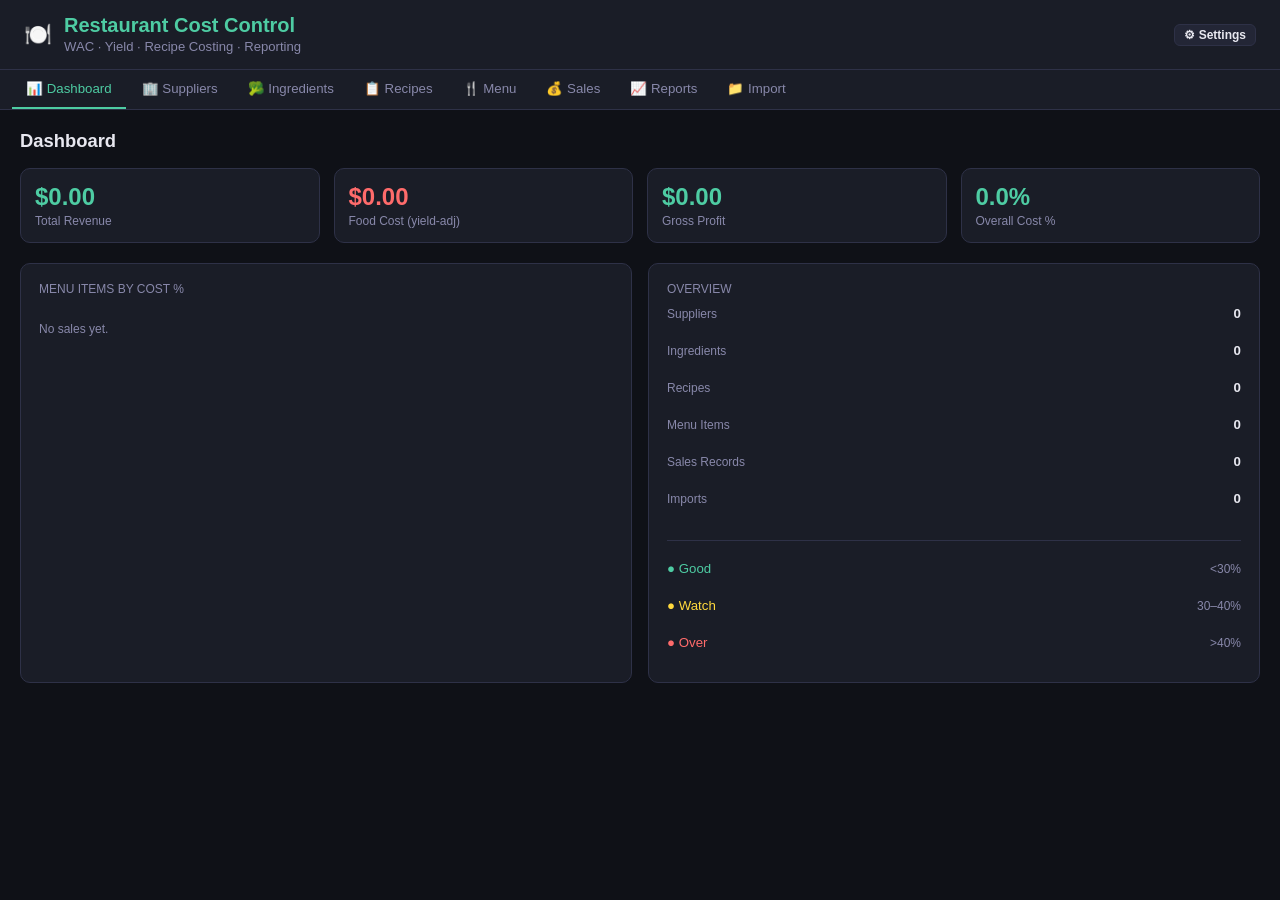
==== index.html @ 6e3c0c00 "Initial commit" ====
<!DOCTYPE html>
<html lang="en">
<head>
  <meta charset="UTF-8">
  <meta name="viewport" content="width=device-width, initial-scale=1.0">
  <title>Restaurant Cost Control</title>
  <link rel="stylesheet" href="css/style.css">
</head>
<body>

<header>
  <span style="font-size:1.4rem">🍽️</span>
  <div><h1>Restaurant Cost Control</h1><span>WAC · Yield · Recipe Costing · Reporting</span></div>
  <div style="margin-left:auto">
    <button class="btn btn-ghost btn-sm" onclick="openSettingsModal()" title="Settings">⚙ Settings</button>
  </div>
</header>

<nav>
  <button class="active" onclick="goPage('dashboard',this)">📊 Dashboard</button>
  <button onclick="goPage('suppliers',this)">🏢 Suppliers</button>
  <button onclick="goPage('ingredients',this)">🥦 Ingredients</button>
  <button onclick="goPage('recipes',this)">📋 Recipes</button>
  <button onclick="goPage('menu',this)">🍴 Menu</button>
  <button onclick="goPage('sales',this)">💰 Sales</button>
  <button onclick="goPage('reports',this)">📈 Reports</button>
  <button onclick="goPage('import',this)">📁 Import</button>
</nav>

<main>

  <!-- DASHBOARD -->
  <div id="page-dashboard" class="page active">
    <h2>Dashboard</h2>
    <div class="stat-grid" id="dash-stats"></div>
    <div style="display:grid;grid-template-columns:1fr 1fr;gap:16px">
      <div class="card"><div class="muted" style="margin-bottom:10px">MENU ITEMS BY COST %</div><div id="dash-items"></div></div>
      <div class="card"><div class="muted" style="margin-bottom:10px">OVERVIEW</div><div id="dash-overview"></div></div>
    </div>
  </div>

  <!-- SUPPLIERS -->
  <div id="page-suppliers" class="page">
    <div class="fb"><h2>Suppliers</h2><button class="btn btn-primary" onclick="openSupModal()">+ Add Supplier</button></div>
    <div class="card" style="padding:0;overflow:hidden">
      <table><thead><tr><th>Name</th><th>Contact</th><th>Phone</th><th>Email</th><th>Notes</th><th></th></tr></thead>
      <tbody id="sup-table"></tbody></table>
    </div>
  </div>

  <!-- INGREDIENTS -->
  <div id="page-ingredients" class="page">
    <div class="fb"><h2>Ingredients <span class="wac-badge">WAC</span></h2><button class="btn btn-primary" onclick="openIngModal()">+ Add Ingredient</button></div>
    <div class="search-wrap"><input id="ing-search" placeholder="Search…" oninput="renderIngredients()"></div>
    <div class="card" style="padding:0;overflow:hidden">
      <table><thead><tr><th>Name</th><th>Category</th><th>Yield %</th><th>WAC/RU</th><th>Effective Cost/RU</th><th>Recipe Unit</th><th>Purchases</th><th></th></tr></thead>
      <tbody id="ing-table"></tbody></table>
    </div>
  </div>

  <!-- RECIPES -->
  <div id="page-recipes" class="page">
    <div class="fb"><h2>Recipes</h2><button class="btn btn-primary" onclick="openRecipeModal()">+ New Recipe</button></div>
    <div class="card" style="padding:0;overflow:hidden">
      <table><thead><tr><th>Name</th><th>Type</th><th>Lines</th><th>Raw WAC Cost</th><th>Yield-adj Cost</th><th></th></tr></thead>
      <tbody id="recipe-table"></tbody></table>
    </div>
  </div>

  <!-- MENU -->
  <div id="page-menu" class="page">
    <div class="fb"><h2>Menu Items</h2><button class="btn btn-primary" onclick="openMenuModal()">+ Add Item</button></div>
    <div class="card" style="padding:0;overflow:hidden">
      <table><thead><tr><th>Item</th><th>Recipe</th><th>Sell $</th><th>Food Cost</th><th>Cost %</th><th>Gross Profit</th><th></th></tr></thead>
      <tbody id="menu-table"></tbody></table>
    </div>
  </div>

  <!-- SALES -->
  <div id="page-sales" class="page">
    <div class="fb"><h2>Sales</h2>
      <div class="flex">
        <button class="btn btn-ghost" onclick="exportSalesCSV()">⬇ Export CSV</button>
        <button class="btn btn-primary" onclick="openSalesModal()">+ Record Sale</button>
      </div>
    </div>
    <div class="card" style="padding:0;overflow:hidden">
      <table><thead><tr><th>Date</th><th>Item</th><th>Qty</th><th>Revenue</th><th>Cost (snap)</th><th>Cost %</th><th>Profit</th><th></th></tr></thead>
      <tbody id="sales-table"></tbody></table>
    </div>
  </div>

  <!-- REPORTS -->
  <div id="page-reports" class="page">
    <h2>Reports</h2>
    <div class="card">
      <div class="flex" style="gap:12px;flex-wrap:wrap;margin-bottom:14px">
        <div class="rpt-tabs">
          <button class="rpt-tab active" onclick="setRptPeriod('day',this)">Daily</button>
          <button class="rpt-tab" onclick="setRptPeriod('month',this)">Monthly</button>
          <button class="rpt-tab" onclick="setRptPeriod('year',this)">Yearly</button>
          <button class="rpt-tab" onclick="setRptPeriod('range',this)">Custom</button>
        </div>
        <div id="rpt-date-inputs" class="flex"></div>
      </div>
      <div class="stat-grid" id="rpt-stats"></div>
      <div style="display:grid;grid-template-columns:1fr 1fr;gap:14px">
        <div>
          <div class="muted" style="margin-bottom:8px">SALES BREAKDOWN</div>
          <div class="card" style="padding:0;overflow:hidden">
            <table><thead><tr><th>Item</th><th>Qty</th><th>Revenue</th><th>Cost</th><th>Cost %</th><th>Profit</th></tr></thead>
            <tbody id="rpt-sales-table"></tbody></table>
          </div>
        </div>
        <div>
          <div class="muted" style="margin-bottom:8px">PURCHASES (from imports)</div>
          <div class="card" style="padding:0;overflow:hidden">
            <table><thead><tr><th>Date</th><th>Supplier</th><th>Items</th><th>Total $</th></tr></thead>
            <tbody id="rpt-po-table"></tbody></table>
          </div>
        </div>
      </div>
    </div>
  </div>

  <!-- IMPORT -->
  <div id="page-import" class="page">
    <h2>AI Import</h2>
    <div style="display:grid;grid-template-columns:1fr 1fr;gap:16px;margin-bottom:16px">
      <div class="card">
        <div class="muted" style="margin-bottom:8px">SUPPLIER INVOICE → INGREDIENTS</div>
        <div class="upload-zone" onclick="document.getElementById('inv-file').click()">
          <input type="file" id="inv-file" accept=".pdf,.csv" onchange="startInvoiceImport(this)">
          <div style="font-size:1.8rem">📄</div>
          <p style="color:var(--muted);font-size:.82rem;margin-top:6px">Upload PDF or CSV</p>
        </div>
      </div>
      <div class="card">
        <div class="muted" style="margin-bottom:8px">SQUARE SALES EXPORT</div>
        <div class="upload-zone" onclick="document.getElementById('sales-file').click()">
          <input type="file" id="sales-file" accept=".pdf,.csv" onchange="startSalesImport(this)">
          <div style="font-size:1.8rem">💳</div>
          <p style="color:var(--muted);font-size:.82rem;margin-top:6px">Upload PDF or CSV</p>
        </div>
      </div>
    </div>
    <div class="fb"><div class="muted">IMPORT HISTORY</div><button class="btn btn-ghost btn-sm" onclick="renderImportLog()">↻ Refresh</button></div>
    <div class="card" style="padding:0;overflow:hidden">
      <table><thead><tr><th>Date</th><th>Supplier</th><th>Filename</th><th>Type</th><th>Matched</th><th>Total $</th><th>Status</th><th></th></tr></thead>
      <tbody id="import-log-table"></tbody></table>
    </div>
  </div>

</main>

<!-- ═══════════════════ MODALS ═══════════════════ -->

<!-- Supplier -->
<div class="modal-overlay" id="modal-sup">
  <div class="modal" style="max-width:560px">
    <h3 id="sup-modal-title">Add Supplier</h3>
    <div class="form-row c2">
      <div><label>Name *</label><input id="sup-name"></div>
      <div><label>Contact Person</label><input id="sup-contact"></div>
    </div>
    <div class="form-row c2">
      <div><label>Phone</label><input id="sup-phone"></div>
      <div><label>Email</label><input id="sup-email"></div>
    </div>
    <div><label>Address / Notes</label><textarea id="sup-notes" rows="2"></textarea></div>
    <div class="modal-footer">
      <button class="btn btn-ghost" onclick="closeModal('modal-sup')">Cancel</button>
      <button class="btn btn-primary" onclick="saveSupplier()">Save</button>
    </div>
  </div>
</div>

<!-- Ingredient -->
<div class="modal-overlay" id="modal-ing">
  <div class="modal" style="max-width:620px">
    <h3 id="ing-modal-title">Add Ingredient</h3>
    <div class="form-row c3">
      <div><label>Name *</label><input id="ing-name" placeholder="e.g. Ham"></div>
      <div><label>Category</label><input id="ing-cat" placeholder="e.g. Meat"></div>
      <div><label>Default Supplier</label><select id="ing-sup"></select></div>
    </div>
    <div class="form-row c3">
      <div><label>Recipe Base Unit</label>
        <select id="ing-ru"><option value="g">g</option><option value="ml">ml</option><option value="each">each</option></select>
      </div>
      <div><label>Yield % <span class="muted">(usable portion)</span></label>
        <input id="ing-yield" type="number" min="1" max="100" value="100" oninput="calcIngWAC()">
      </div>
      <div></div>
    </div>
    <hr class="divider">
    <p style="font-size:.76rem;color:var(--accent2);margin-bottom:8px">📦 First purchase (sets initial WAC) — optional</p>
    <div class="form-row c3">
      <div><label>Buy Unit</label>
        <select id="ing-buy-unit" onchange="calcIngWAC()">
          <option>carton</option><option>case</option><option>bag</option><option>box</option>
          <option selected>each</option><option>dozen</option><option>kg</option><option>L</option>
          <option>lb</option><option>g</option><option>ml</option>
        </select>
      </div>
      <div><label>Qty</label><input id="ing-buy-qty" type="number" step="0.01" value="1" oninput="calcIngWAC()"></div>
      <div><label>Total Invoice Price ($)</label><input id="ing-buy-price" type="number" step="0.01" oninput="calcIngWAC()"></div>
    </div>
    <div class="form-row c3">
      <div><label>Pack Count</label><input id="ing-pack-count" type="number" placeholder="e.g. 6" oninput="calcIngWAC()"></div>
      <div><label>Pack Size</label><input id="ing-pack-size" type="number" step="0.001" oninput="calcIngWAC()"></div>
      <div><label>Pack Unit</label>
        <select id="ing-pack-unit" onchange="calcIngWAC()">
          <option value="g">g</option><option value="ml">ml</option><option value="kg">kg</option><option value="L">L</option>
        </select>
      </div>
    </div>
    <div id="ing-wac-preview" class="cb" style="display:none"></div>
    <div class="modal-footer">
      <button class="btn btn-ghost" onclick="closeModal('modal-ing')">Cancel</button>
      <button class="btn btn-primary" onclick="saveIngredient()">Save</button>
    </div>
  </div>
</div>

<!-- Ingredient Detail -->
<div class="modal-overlay" id="modal-ing-detail">
  <div class="modal" style="max-width:820px">
    <h3 id="ing-detail-title">Ingredient Detail</h3>
    <div id="ing-detail-top"></div>
    <div class="form-row c2" style="margin-top:10px">
      <div><label>Yield % (edit)</label><input id="detail-yield" type="number" min="1" max="100" oninput="previewYield()"></div>
      <div style="display:flex;align-items:flex-end"><button class="btn btn-ghost btn-sm" onclick="saveYield()">Update Yield</button></div>
    </div>
    <div id="detail-yield-preview" class="cb" style="display:none;margin-bottom:8px"></div>
    <hr class="divider">
    <div class="muted" style="margin-bottom:8px">PURCHASE HISTORY</div>
    <div id="ing-purchases" style="overflow-x:auto;max-height:260px;overflow-y:auto"></div>
    <hr class="divider">
    <p style="font-size:.76rem;color:var(--accent2);margin-bottom:8px">+ Add New Purchase</p>
    <div class="form-row c4">
      <div><label>Date</label><input id="pur-date" type="date"></div>
      <div><label>Supplier</label><select id="pur-sup"></select></div>
      <div><label>Buy Unit</label>
        <select id="pur-buy-unit" onchange="calcPurWAC()">
          <option>carton</option><option>case</option><option>bag</option><option>box</option>
          <option>each</option><option>dozen</option><option>kg</option><option>L</option>
          <option>lb</option><option>g</option><option>ml</option>
        </select>
      </div>
      <div><label>Qty</label><input id="pur-qty" type="number" step="0.01" value="1" oninput="calcPurWAC()"></div>
    </div>
    <div class="form-row c4">
      <div><label>Pack Count</label><input id="pur-pack-count" type="number" placeholder="—" oninput="calcPurWAC()"></div>
      <div><label>Pack Size</label><input id="pur-pack-size" type="number" step="0.001" placeholder="—" oninput="calcPurWAC()"></div>
      <div><label>Pack Unit</label>
        <select id="pur-pack-unit" onchange="calcPurWAC()">
          <option value="g">g</option><option value="ml">ml</option><option value="kg">kg</option><option value="L">L</option>
        </select>
      </div>
      <div><label>Total Price ($)</label><input id="pur-price" type="number" step="0.01" oninput="calcPurWAC()"></div>
    </div>
    <div id="pur-wac-preview" class="cb" style="display:none"></div>
    <div class="modal-footer">
      <button class="btn btn-ghost" onclick="closeModal('modal-ing-detail')">Close</button>
      <button class="btn btn-primary" onclick="addPurchase()">Add Purchase & Update WAC</button>
    </div>
  </div>
</div>

<!-- Recipe -->
<div class="modal-overlay" id="modal-recipe">
  <div class="modal" style="max-width:820px">
    <h3 id="recipe-modal-title">Create Recipe</h3>
    <div class="form-row c3">
      <div style="grid-column:span 2"><label>Name *</label><input id="recipe-name"></div>
      <div><label>Type</label>
        <select id="recipe-type">
          <option value="base">Sub-recipe / Base</option>
          <option value="menu">Menu Recipe</option>
        </select>
      </div>
    </div>
    <div><label>Yield description</label><input id="recipe-yield" placeholder="e.g. Makes 4 portions"></div>
    <div style="margin-top:14px">
      <div class="fb" style="margin-bottom:6px">
        <div class="muted">LINES (qty in recipe units)</div>
        <button class="btn btn-ghost btn-sm" onclick="addRL()">+ Add Line</button>
      </div>
      <div id="recipe-lines"></div>
    </div>
    <div class="cb" id="recipe-cost-preview" style="margin-top:10px"></div>
    <div class="modal-footer">
      <button class="btn btn-ghost" onclick="closeModal('modal-recipe')">Cancel</button>
      <button class="btn btn-primary" onclick="saveRecipe()">Save</button>
    </div>
  </div>
</div>

<!-- Menu -->
<div class="modal-overlay" id="modal-menu">
  <div class="modal" style="max-width:560px">
    <h3 id="menu-modal-title">Add Menu Item</h3>
    <div class="form-row c2">
      <div><label>Name *</label><input id="menu-name"></div>
      <div><label>Category</label><input id="menu-cat"></div>
    </div>
    <div class="form-row c2">
      <div><label>Linked Recipe *</label>
        <select id="menu-recipe" onchange="updateMenuPreview()"><option value="">— Select —</option></select>
      </div>
      <div><label>Sell Price ($) *</label><input id="menu-price" type="number" step="0.01" oninput="updateMenuPreview()"></div>
    </div>
    <div id="menu-preview" class="cb" style="display:none"></div>
    <div class="modal-footer">
      <button class="btn btn-ghost" onclick="closeModal('modal-menu')">Cancel</button>
      <button class="btn btn-primary" onclick="saveMenuItem()">Save</button>
    </div>
  </div>
</div>

<!-- Sales -->
<div class="modal-overlay" id="modal-sales">
  <div class="modal" style="max-width:520px">
    <h3>Record Sale</h3>
    <div class="form-row c2">
      <div><label>Date</label><input id="sales-date" type="date"></div>
      <div><label>Menu Item</label>
        <select id="sales-item" onchange="updateSalesPreview()"><option value="">— Select —</option></select>
      </div>
    </div>
    <div class="form-row c2">
      <div><label>Qty Sold</label><input id="sales-qty" type="number" min="1" oninput="updateSalesPreview()"></div>
      <div><label>Revenue override ($) <span class="muted">optional</span></label>
        <input id="sales-rev" type="number" step="0.01" oninput="updateSalesPreview()">
      </div>
    </div>
    <div id="sales-preview" class="cb" style="display:none"></div>
    <div class="modal-footer">
      <button class="btn btn-ghost" onclick="closeModal('modal-sales')">Cancel</button>
      <button class="btn btn-primary" onclick="saveSale()">Save & Snapshot Cost</button>
    </div>
  </div>
</div>

<!-- Invoice Wizard -->
<div class="modal-overlay" id="modal-invoice-wizard">
  <div class="modal" style="max-width:980px">
    <h3 id="wizard-title">Invoice Import</h3>
    <div class="step-indicator" id="wizard-steps">
      <div class="step active" id="ws1">1. Select Supplier</div>
      <div class="step" id="ws2">2. AI Extraction</div>
      <div class="step" id="ws3">3. Review & Match</div>
      <div class="step" id="ws4">4. Confirm & Import</div>
    </div>
    <div id="wizard-content"></div>
    <div class="modal-footer" id="wizard-footer"></div>
  </div>
</div>

<!-- Sales AI -->
<div class="modal-overlay" id="modal-sales-ai">
  <div class="modal" style="max-width:680px">
    <h3>Review Square Sales Import</h3>
    <div id="sales-ai-status" class="ai-box ai-thinking" style="display:none"></div>
    <div id="sales-ai-content"></div>
    <div class="modal-footer">
      <button class="btn btn-ghost" onclick="closeModal('modal-sales-ai')">Cancel</button>
      <button class="btn btn-success" id="sales-ai-approve" onclick="approveSalesImport()" style="display:none">✓ Approve & Import</button>
    </div>
  </div>
</div>

<div id="toast"></div>

<!-- Settings -->
<div class="modal-overlay" id="modal-settings">
  <div class="modal" style="max-width:480px">
    <h3>⚙ Settings</h3>

    <div style="margin-bottom:16px">
      <label>Anthropic API Key <span class="muted">(for AI Invoice scanning)</span></label>
      <input id="settings-api-key" type="password" placeholder="sk-ant-…" autocomplete="off">
      <div class="muted" style="margin-top:4px">Stored locally in your browser only. Never shared.</div>
    </div>

    <hr class="divider">

    <div style="margin-bottom:16px">
      <label>Delivery Platform Commission Rate <span class="muted">(%)</span></label>
      <div style="display:grid;grid-template-columns:1fr 1fr;gap:10px;margin-top:6px">
        <div>
          <input id="settings-commission" type="number" min="0" max="100" step="0.1" placeholder="e.g. 37">
          <div class="muted" style="margin-top:4px">Applied to all Doshii channel sales</div>
        </div>
        <div>
          <label>Delivery Channel Name</label>
          <input id="settings-channel" placeholder="e.g. Doshii">
          <div class="muted" style="margin-top:4px">Must match the Channel column in Square CSV</div>
        </div>
      </div>
    </div>

    <hr class="divider">

    <div style="margin-bottom:14px">
      <label>Data Management</label>
      <div class="flex" style="gap:8px;margin-top:6px">
        <button class="btn btn-ghost btn-sm" onclick="exportData()">⬇ Export Backup</button>
        <label class="btn btn-ghost btn-sm" style="cursor:pointer">⬆ Import Backup
          <input type="file" accept=".json" style="display:none" onchange="importData(this)">
        </label>
      </div>
    </div>

    <div class="modal-footer">
      <button class="btn btn-ghost" onclick="closeModal('modal-settings')">Cancel</button>
      <button class="btn btn-primary" onclick="saveSettings()">Save</button>
    </div>
  </div>
</div>

<!-- Scripts: db first, then modules, then app (which calls init) -->
<script src="data/db.js"></script>
<script src="js/ingredients.js"></script>
<script src="js/recipes.js"></script>
<script src="js/sales.js"></script>
<script src="js/reports.js"></script>
<script src="js/import.js"></script>
<script src="js/app.js"></script>

</body>
</html>
---- css/style.css ----
*{box-sizing:border-box;margin:0;padding:0}
:root{--bg:#0f1117;--surface:#1a1d27;--surface2:#232636;--border:#2e3147;--accent:#6c63ff;--accent2:#4ecca3;--danger:#ff6b6b;--warn:#ffd93d;--text:#e8e8f0;--muted:#8888aa;--obs:#555570}
body{background:var(--bg);color:var(--text);font-family:'Segoe UI',sans-serif;min-height:100vh}
header{background:var(--surface);border-bottom:1px solid var(--border);padding:14px 24px;display:flex;align-items:center;gap:12px}
header h1{font-size:1.25rem;font-weight:700;color:var(--accent2)}
header span{color:var(--muted);font-size:.82rem}
nav{background:var(--surface);border-bottom:1px solid var(--border);display:flex;gap:2px;padding:0 12px;overflow-x:auto}
nav button{background:none;border:none;color:var(--muted);padding:11px 14px;cursor:pointer;font-size:.83rem;border-bottom:2px solid transparent;white-space:nowrap;transition:.2s}
nav button.active{color:var(--accent2);border-bottom-color:var(--accent2)}
nav button:hover:not(.active){color:var(--text)}
main{padding:20px;max-width:1300px;margin:0 auto}
.page{display:none}.page.active{display:block}
h2{font-size:1.15rem;margin-bottom:16px}
.card{background:var(--surface);border:1px solid var(--border);border-radius:10px;padding:18px;margin-bottom:14px}
.btn{padding:7px 15px;border-radius:6px;border:none;cursor:pointer;font-size:.83rem;font-weight:600;transition:.2s}
.btn-primary{background:var(--accent);color:#fff}.btn-primary:hover{opacity:.85}
.btn-success{background:var(--accent2);color:#0f1117}.btn-success:hover{opacity:.85}
.btn-danger{background:var(--danger);color:#fff}.btn-danger:hover{opacity:.85}
.btn-ghost{background:var(--surface2);color:var(--text);border:1px solid var(--border)}.btn-ghost:hover{border-color:var(--accent)}
.btn-warn{background:var(--warn);color:#111}.btn-warn:hover{opacity:.85}
.btn-sm{padding:3px 9px;font-size:.75rem}
input,select,textarea{background:var(--surface2);border:1px solid var(--border);color:var(--text);padding:7px 11px;border-radius:6px;font-size:.83rem;width:100%}
input:focus,select:focus{outline:none;border-color:var(--accent)}
label{font-size:.76rem;color:var(--muted);margin-bottom:3px;display:block}
.form-row{display:grid;gap:10px;margin-bottom:10px}
.c2{grid-template-columns:1fr 1fr}.c3{grid-template-columns:1fr 1fr 1fr}.c4{grid-template-columns:1fr 1fr 1fr 1fr}
table{width:100%;border-collapse:collapse;font-size:.82rem}
th{text-align:left;padding:9px 11px;background:var(--surface2);color:var(--muted);font-weight:600;font-size:.73rem;text-transform:uppercase;letter-spacing:.04em}
td{padding:9px 11px;border-bottom:1px solid var(--border);vertical-align:middle}
tr:last-child td{border-bottom:none}
tr:hover td{background:rgba(108,99,255,.04)}
.badge{display:inline-block;padding:2px 7px;border-radius:20px;font-size:.71rem;font-weight:600}
.bg{background:rgba(78,204,163,.15);color:var(--accent2)}.br{background:rgba(255,107,107,.15);color:var(--danger)}
.bw{background:rgba(255,217,61,.15);color:var(--warn)}.bp{background:rgba(108,99,255,.15);color:var(--accent)}
.bb{background:rgba(100,180,255,.15);color:#64b4ff}.bobs{background:rgba(85,85,112,.2);color:var(--obs)}
.stat-grid{display:grid;grid-template-columns:repeat(4,1fr);gap:14px;margin-bottom:20px}
.stat{background:var(--surface);border:1px solid var(--border);border-radius:10px;padding:14px}
.stat-val{font-size:1.5rem;font-weight:700;margin-bottom:3px}
.stat-label{font-size:.75rem;color:var(--muted)}
.upload-zone{border:2px dashed var(--border);border-radius:10px;padding:32px;text-align:center;cursor:pointer;transition:.2s}
.upload-zone:hover{border-color:var(--accent)}
.upload-zone input{display:none}
.modal-overlay{display:none;position:fixed;inset:0;background:rgba(0,0,0,.75);z-index:100;align-items:center;justify-content:center}
.modal-overlay.open{display:flex}
.modal{background:var(--surface);border:1px solid var(--border);border-radius:12px;padding:22px;width:95%;max-width:960px;max-height:90vh;overflow-y:auto}
.modal h3{font-size:1rem;color:var(--text);margin-bottom:14px}
.modal-footer{display:flex;gap:8px;justify-content:flex-end;margin-top:14px;padding-top:14px;border-top:1px solid var(--border)}
.ai-box{font-size:.83rem;padding:10px;border-radius:6px;margin-bottom:10px}
.ai-thinking{background:rgba(78,204,163,.07);color:var(--accent2)}
.ai-error{background:rgba(255,107,107,.07);color:var(--danger)}
.cb{background:var(--surface2);border-radius:8px;padding:12px;margin-top:10px;font-size:.82rem}
.pbar{height:6px;background:var(--border);border-radius:4px;overflow:hidden;margin-top:5px}
.pfill{height:100%;border-radius:4px;transition:.3s}
#toast{position:fixed;bottom:22px;right:22px;background:var(--surface);border:1px solid var(--border);border-radius:8px;padding:11px 18px;font-size:.83rem;z-index:200;opacity:0;transition:.3s;pointer-events:none}
#toast.show{opacity:1}#toast.success{border-color:var(--accent2);color:var(--accent2)}#toast.error{border-color:var(--danger);color:var(--danger)}
.flex{display:flex;align-items:center;gap:8px}.fb{display:flex;align-items:center;justify-content:space-between;margin-bottom:14px}
.muted{color:var(--muted);font-size:.75rem}
.divider{border:none;border-top:1px solid var(--border);margin:12px 0}
.wac-badge{background:rgba(78,204,163,.12);border:1px solid rgba(78,204,163,.3);color:var(--accent2);padding:2px 8px;border-radius:4px;font-size:.73rem;font-weight:700}
.search-wrap{position:relative;margin-bottom:14px}
.search-wrap input{padding-left:30px}
.search-wrap::before{content:'🔍';position:absolute;left:9px;top:50%;transform:translateY(-50%);font-size:.75rem}
.rpt-tabs{display:flex;gap:6px;margin-bottom:16px}
.rpt-tab{padding:5px 14px;border-radius:6px;border:1px solid var(--border);background:none;color:var(--muted);cursor:pointer;font-size:.8rem}
.rpt-tab.active{background:var(--accent);color:#fff;border-color:var(--accent)}
.obs-row{opacity:.45}
.obs-row td:last-child{opacity:1}
.step-indicator{display:flex;gap:0;margin-bottom:18px}
.step{flex:1;text-align:center;padding:8px;font-size:.78rem;background:var(--surface2);color:var(--muted);border:1px solid var(--border)}
.step:first-child{border-radius:6px 0 0 6px}.step:last-child{border-radius:0 6px 6px 0}
.step.active{background:var(--accent);color:#fff;border-color:var(--accent)}
.step.done{background:rgba(78,204,163,.15);color:var(--accent2);border-color:rgba(78,204,163,.3)}
.match-item{background:var(--surface2);border:1px solid var(--border);border-radius:8px;padding:12px;margin-bottom:10px}
.match-item.matched{border-color:rgba(78,204,163,.35)}
.match-item.flagged{border-color:rgba(255,217,61,.35)}
.match-header{display:grid;grid-template-columns:1fr 1fr auto;gap:10px;align-items:center;margin-bottom:8px}
.match-uom{display:grid;grid-template-columns:repeat(5,1fr);gap:8px;margin-top:8px}
.cpu-display{margin-top:6px;font-size:.78rem;padding:6px 10px;border-radius:4px;background:rgba(78,204,163,.08)}
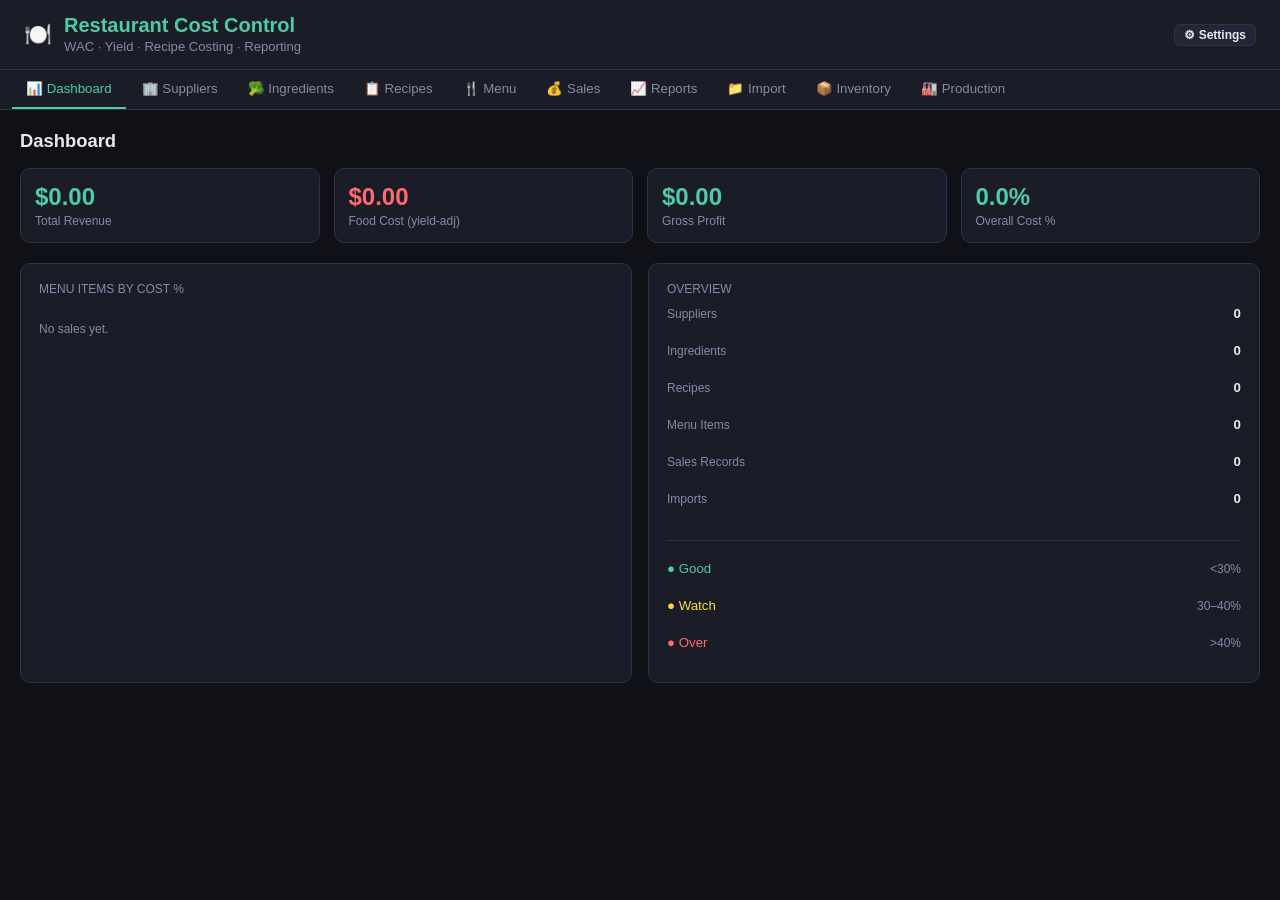
==== commit b5709f2a: "Add invoice email pipeline, production/inventory modules, sundry variance report, and README" ====
--- a/index.html
+++ b/index.html
@@ -25,6 +25,8 @@
   <button onclick="goPage('sales',this)">💰 Sales</button>
   <button onclick="goPage('reports',this)">📈 Reports</button>
   <button onclick="goPage('import',this)">📁 Import</button>
+  <button onclick="goPage('inventory',this)">📦 Inventory</button>
+  <button onclick="goPage('production',this)">🏭 Production</button>
 </nav>
 
 <main>
@@ -41,28 +43,49 @@
 
   <!-- SUPPLIERS -->
   <div id="page-suppliers" class="page">
-    <div class="fb"><h2>Suppliers</h2><button class="btn btn-primary" onclick="openSupModal()">+ Add Supplier</button></div>
+    <div class="fb"><h2>Suppliers</h2><div class="flex"><button class="btn btn-ghost" onclick="exportSuppliersCSV()">⬇ Export CSV</button><button class="btn btn-primary" onclick="openSupModal()">+ Add Supplier</button></div></div>
+    <div class="search-wrap"><input id="sup-search" placeholder="Search…" oninput="renderSuppliers()"></div>
     <div class="card" style="padding:0;overflow:hidden">
-      <table><thead><tr><th>Name</th><th>Contact</th><th>Phone</th><th>Email</th><th>Notes</th><th></th></tr></thead>
+      <table><thead><tr>
+        <th id="th-sup-name"    onclick="sortTbl('sup','name',renderSuppliers)"    style="cursor:pointer">Name</th>
+        <th id="th-sup-contact" onclick="sortTbl('sup','contact',renderSuppliers)" style="cursor:pointer">Contact</th>
+        <th>Phone</th><th>Email</th><th>Notes</th><th></th>
+      </tr></thead>
       <tbody id="sup-table"></tbody></table>
     </div>
   </div>
 
   <!-- INGREDIENTS -->
   <div id="page-ingredients" class="page">
-    <div class="fb"><h2>Ingredients <span class="wac-badge">WAC</span></h2><button class="btn btn-primary" onclick="openIngModal()">+ Add Ingredient</button></div>
+    <div class="fb"><h2>Ingredients <span class="wac-badge">WAC</span></h2><div class="flex"><button class="btn btn-ghost" onclick="exportIngredientsCSV()">⬇ Export CSV</button><button class="btn btn-primary" onclick="openIngModal()">+ Add Ingredient</button></div></div>
     <div class="search-wrap"><input id="ing-search" placeholder="Search…" oninput="renderIngredients()"></div>
     <div class="card" style="padding:0;overflow:hidden">
-      <table><thead><tr><th>Name</th><th>Category</th><th>Yield %</th><th>WAC/RU</th><th>Effective Cost/RU</th><th>Recipe Unit</th><th>Purchases</th><th></th></tr></thead>
+      <table><thead><tr>
+        <th id="th-ing-name"  onclick="sortTbl('ing','name',renderIngredients)"  style="cursor:pointer">Name</th>
+        <th id="th-ing-cat"   onclick="sortTbl('ing','cat',renderIngredients)"   style="cursor:pointer">Category</th>
+        <th id="th-ing-yield" onclick="sortTbl('ing','yield',renderIngredients)" style="cursor:pointer">Yield %</th>
+        <th id="th-ing-wac"   onclick="sortTbl('ing','wac',renderIngredients)"   style="cursor:pointer">WAC/RU</th>
+        <th id="th-ing-eff"   onclick="sortTbl('ing','eff',renderIngredients)"   style="cursor:pointer">Effective Cost/RU</th>
+        <th>Recipe Unit</th><th>Purchases</th><th></th>
+      </tr></thead>
       <tbody id="ing-table"></tbody></table>
     </div>
   </div>
 
   <!-- RECIPES -->
   <div id="page-recipes" class="page">
-    <div class="fb"><h2>Recipes</h2><button class="btn btn-primary" onclick="openRecipeModal()">+ New Recipe</button></div>
+    <div class="fb"><h2>Recipes</h2><div class="flex"><button class="btn btn-ghost" onclick="exportRecipesCSV()">⬇ Export CSV</button><button class="btn btn-primary" onclick="openRecipeModal()">+ New Recipe</button></div></div>
+    <div class="search-wrap"><input id="recipe-search" placeholder="Search name or category…" oninput="renderRecipes()"></div>
     <div class="card" style="padding:0;overflow:hidden">
-      <table><thead><tr><th>Name</th><th>Type</th><th>Lines</th><th>Raw WAC Cost</th><th>Yield-adj Cost</th><th></th></tr></thead>
+      <table><thead><tr>
+        <th id="th-rec-name"  onclick="sortTbl('rec','name',renderRecipes)"  style="cursor:pointer">Name</th>
+        <th id="th-rec-cat"   onclick="sortTbl('rec','cat',renderRecipes)"   style="cursor:pointer">Category</th>
+        <th>Type</th>
+        <th id="th-rec-lines" onclick="sortTbl('rec','lines',renderRecipes)" style="cursor:pointer">Lines</th>
+        <th id="th-rec-raw"   onclick="sortTbl('rec','raw',renderRecipes)"   style="cursor:pointer">Raw WAC Cost</th>
+        <th id="th-rec-adj"   onclick="sortTbl('rec','adj',renderRecipes)"   style="cursor:pointer">Yield-adj Cost</th>
+        <th></th>
+      </tr></thead>
       <tbody id="recipe-table"></tbody></table>
     </div>
   </div>
@@ -70,9 +93,44 @@
   <!-- MENU -->
   <div id="page-menu" class="page">
     <div class="fb"><h2>Menu Items</h2><button class="btn btn-primary" onclick="openMenuModal()">+ Add Item</button></div>
+    <div class="search-wrap"><input id="menu-search" placeholder="Search name or category…" oninput="renderMenu()"></div>
     <div class="card" style="padding:0;overflow:hidden">
-      <table><thead><tr><th>Item</th><th>Recipe</th><th>Sell $</th><th>Food Cost</th><th>Cost %</th><th>Gross Profit</th><th></th></tr></thead>
+      <table><thead><tr>
+        <th id="th-menu-name"   onclick="sortTbl('menu','name',renderMenu)"   style="cursor:pointer">Item</th>
+        <th id="th-menu-cat"    onclick="sortTbl('menu','cat',renderMenu)"    style="cursor:pointer">Category</th>
+        <th>Recipe</th>
+        <th id="th-menu-sell"   onclick="sortTbl('menu','sell',renderMenu)"   style="cursor:pointer">Sell $</th>
+        <th id="th-menu-cost"   onclick="sortTbl('menu','cost',renderMenu)"   style="cursor:pointer">Food Cost</th>
+        <th id="th-menu-pct"    onclick="sortTbl('menu','pct',renderMenu)"    style="cursor:pointer">Cost %</th>
+        <th id="th-menu-profit" onclick="sortTbl('menu','profit',renderMenu)" style="cursor:pointer">Gross Profit</th>
+        <th></th>
+      </tr></thead>
       <tbody id="menu-table"></tbody></table>
+    </div>
+
+    <!-- Modifier Library -->
+    <div class="fb" style="margin-top:24px">
+      <div>
+        <div class="muted">MODIFIERS</div>
+        <div style="font-size:.75rem;color:var(--muted);margin-top:2px">Link Square modifiers to ingredients — used for inventory variance and cost snapshots</div>
+      </div>
+      <button class="btn btn-ghost btn-sm" onclick="addModifierLink()">+ Add Modifier</button>
+    </div>
+    <div class="card" style="padding:0;overflow:hidden;margin-top:8px">
+      <div style="overflow-x:auto">
+        <table>
+          <thead><tr>
+            <th style="width:70px">Type</th>
+            <th>Modifier Text (from Square)</th>
+            <th>Ingredient</th>
+            <th style="width:70px">Qty</th>
+            <th style="width:70px">Unit</th>
+            <th style="width:80px" title="Auto-calculated from ingredient WAC × qty when linked; manual entry otherwise">Cost $</th>
+            <th style="width:40px"></th>
+          </tr></thead>
+          <tbody id="modifier-links-body"></tbody>
+        </table>
+      </div>
     </div>
   </div>
 
@@ -120,6 +178,28 @@
           </div>
         </div>
       </div>
+      <div style="margin-top:20px;border-top:1px solid var(--border);padding-top:16px">
+        <div class="muted" style="margin-bottom:10px">SUNDRY ANALYSIS
+          <span class="muted" style="font-size:.74rem;font-weight:400;margin-left:8px">— set Sundry % on recipes &amp; categorise oil/salt/herbs as "Sundry" ingredients to track here</span>
+        </div>
+        <div class="stat-grid" id="rpt-sundry-stats"></div>
+        <div style="display:grid;grid-template-columns:1fr 1fr;gap:14px;margin-top:12px">
+          <div>
+            <div class="muted" style="margin-bottom:6px;font-size:.76rem">THEORETICAL (sundry % × recipe cost × qty sold)</div>
+            <div class="card" style="padding:0;overflow:hidden">
+              <table><thead><tr><th>Recipe</th><th>Sold</th><th>Sundry %</th><th>Est. Cost</th></tr></thead>
+              <tbody id="rpt-sundry-theory"></tbody></table>
+            </div>
+          </div>
+          <div>
+            <div class="muted" style="margin-bottom:6px;font-size:.76rem">ACTUAL SPEND ("Sundry" category ingredient purchases)</div>
+            <div class="card" style="padding:0;overflow:hidden">
+              <table><thead><tr><th>Ingredient</th><th>Purchases</th><th>Spend</th></tr></thead>
+              <tbody id="rpt-sundry-actual"></tbody></table>
+            </div>
+          </div>
+        </div>
+      </div>
     </div>
   </div>
 
@@ -136,18 +216,129 @@
         </div>
       </div>
       <div class="card">
-        <div class="muted" style="margin-bottom:8px">SQUARE SALES EXPORT</div>
-        <div class="upload-zone" onclick="document.getElementById('sales-file').click()">
-          <input type="file" id="sales-file" accept=".pdf,.csv" onchange="startSalesImport(this)">
-          <div style="font-size:1.8rem">💳</div>
-          <p style="color:var(--muted);font-size:.82rem;margin-top:6px">Upload PDF or CSV</p>
-        </div>
-      </div>
-    </div>
+        <div class="muted" style="margin-bottom:8px">SQUARE SALES</div>
+        <div style="display:flex;gap:6px;margin-bottom:12px">
+          <button id="sq-tab-api-btn" class="btn btn-primary btn-sm" onclick="switchSqTab('api')">🔌 Direct API</button>
+          <button id="sq-tab-csv-btn" class="btn btn-ghost btn-sm" onclick="switchSqTab('csv')">📄 CSV Upload</button>
+        </div>
+        <!-- Direct API tab -->
+        <div id="sq-api-tab">
+          <div class="form-row c2" style="margin-bottom:10px">
+            <div><label>From</label><input id="sq-from" type="date"></div>
+            <div><label>To</label><input id="sq-to" type="date"></div>
+          </div>
+          <button id="sq-fetch-btn" class="btn btn-primary" onclick="fetchFromSquare(document.getElementById('sq-from').value,document.getElementById('sq-to').value)">Fetch from Square</button>
+        </div>
+        <!-- CSV Upload tab -->
+        <div id="sq-csv-tab" style="display:none">
+          <div class="upload-zone" onclick="document.getElementById('sales-file').click()">
+            <input type="file" id="sales-file" accept=".csv" onchange="startSalesImport(this)">
+            <div style="font-size:1.8rem">💳</div>
+            <p style="color:var(--muted);font-size:.82rem;margin-top:6px">Upload Square Items CSV</p>
+          </div>
+        </div>
+      </div>
+    </div>
+    <div class="card" style="margin-bottom:16px">
+      <div class="fb" style="margin-bottom:10px">
+        <div>
+          <div class="muted">EMAIL INVOICE QUEUE</div>
+          <div class="muted" style="font-size:.75rem;margin-top:2px">Supplier invoices auto-processed from Gmail via Google Apps Script</div>
+        </div>
+        <button class="btn btn-ghost btn-sm" onclick="pollEmailQueue()">↻ Check for New</button>
+      </div>
+      <div id="email-queue-list"><div class="muted" style="font-size:.82rem">Configure Gmail Invoice Queue URL in Settings (⚙) to enable.</div></div>
+    </div>
+
     <div class="fb"><div class="muted">IMPORT HISTORY</div><button class="btn btn-ghost btn-sm" onclick="renderImportLog()">↻ Refresh</button></div>
     <div class="card" style="padding:0;overflow:hidden">
       <table><thead><tr><th>Date</th><th>Supplier</th><th>Filename</th><th>Type</th><th>Matched</th><th>Total $</th><th>Status</th><th></th></tr></thead>
       <tbody id="import-log-table"></tbody></table>
+    </div>
+  </div>
+
+
+  <!-- INVENTORY -->
+  <div id="page-inventory" class="page">
+
+    <!-- List Section -->
+    <div id="inv-list-section">
+      <div class="fb">
+        <h2>Inventory <span class="muted" style="font-size:.8rem;font-weight:400">Stock counts &amp; variance tracking</span></h2>
+        <button class="btn btn-primary" onclick="openStockCountModal()">+ New Stock Count</button>
+      </div>
+      <div class="card" style="padding:0;overflow:hidden">
+        <table>
+          <thead><tr><th>Period</th><th>Ingredients</th><th>Note</th><th></th></tr></thead>
+          <tbody id="inv-table"></tbody>
+        </table>
+      </div>
+    </div>
+
+    <!-- Variance Section (hidden by default) -->
+    <div id="inv-variance-section" style="display:none">
+      <div class="fb">
+        <div>
+          <h2>Variance Report</h2>
+          <div class="muted" id="inv-variance-period" style="font-size:.82rem;margin-top:3px"></div>
+        </div>
+        <div class="flex">
+          <button class="btn btn-ghost" onclick="exportVarianceCSV(invCurrentSCId)">⬇ Export CSV</button>
+          <button class="btn btn-ghost" onclick="backToInventoryList()">← Back to List</button>
+        </div>
+      </div>
+      <div class="card">
+        <p style="font-size:.78rem;color:var(--muted);margin-bottom:12px">
+          <strong style="color:var(--danger)">Positive variance</strong> = used more than expected (waste / theft / over-portioning).
+          <strong style="color:var(--accent2)">Negative</strong> = used less (under-portioning or recipe qty is set too high).
+        </p>
+        <div style="overflow-x:auto">
+          <table>
+            <thead>
+              <tr>
+                <th>Ingredient</th>
+                <th>Opening Stock</th>
+                <th>Purchases in Period</th>
+                <th>Closing Stock</th>
+                <th>Actual Usage</th>
+                <th>Theoretical Usage</th>
+                <th>Variance</th>
+                <th>Unit</th>
+              </tr>
+            </thead>
+            <tbody id="inv-variance-table"></tbody>
+          </table>
+        </div>
+      </div>
+    </div>
+
+  </div>
+
+
+  <!-- PRODUCTION -->
+  <div id="page-production" class="page">
+    <div class="fb">
+      <div>
+        <h2>Production <span class="muted" style="font-size:.8rem;font-weight:400">Batch production log</span></h2>
+        <div style="font-size:.75rem;color:var(--muted);margin-top:3px">
+          Log batches here to track raw ingredient consumption and update finished-goods WAC.
+          Mark a recipe as "Batch production" in Recipes first.
+        </div>
+      </div>
+      <button class="btn btn-primary" onclick="openProductionModal()">+ Log Batch</button>
+    </div>
+    <div class="card" style="padding:0;overflow:hidden;margin-top:12px">
+      <table>
+        <thead><tr>
+          <th>Date</th>
+          <th>Recipe</th>
+          <th>Portions Made</th>
+          <th>Batch Cost</th>
+          <th>Note</th>
+          <th></th>
+        </tr></thead>
+        <tbody id="prod-table"></tbody>
+      </table>
     </div>
   </div>
 
@@ -228,9 +419,23 @@
   <div class="modal" style="max-width:820px">
     <h3 id="ing-detail-title">Ingredient Detail</h3>
     <div id="ing-detail-top"></div>
-    <div class="form-row c2" style="margin-top:10px">
-      <div><label>Yield % (edit)</label><input id="detail-yield" type="number" min="1" max="100" oninput="previewYield()"></div>
-      <div style="display:flex;align-items:flex-end"><button class="btn btn-ghost btn-sm" onclick="saveYield()">Update Yield</button></div>
+    <div class="form-row c3" style="margin-top:10px">
+      <div><label>Name *</label><input id="detail-name" placeholder="Ingredient name"></div>
+      <div><label>Category</label><input id="detail-cat" placeholder="e.g. Meat"></div>
+      <div><label>Supplier</label><select id="detail-sup"></select></div>
+    </div>
+    <div class="form-row c3">
+      <div>
+        <label>Recipe Unit (UOM)</label>
+        <select id="detail-ru">
+          <option value="g">g</option><option value="ml">ml</option><option value="each">each</option>
+        </select>
+        <div class="muted" style="font-size:.7rem;margin-top:3px">⚠ Changing UOM does not recalculate existing WAC values</div>
+      </div>
+      <div><label>Yield %</label><input id="detail-yield" type="number" min="1" max="100" oninput="previewYield()"></div>
+      <div style="display:flex;align-items:flex-end">
+        <button class="btn btn-primary btn-sm" onclick="saveIngredientInfo()">Save Changes</button>
+      </div>
     </div>
     <div id="detail-yield-preview" class="cb" style="display:none;margin-bottom:8px"></div>
     <hr class="divider">
@@ -281,7 +486,23 @@
         </select>
       </div>
     </div>
-    <div><label>Yield description</label><input id="recipe-yield" placeholder="e.g. Makes 4 portions"></div>
+    <div class="form-row c2">
+      <div><label>Category</label><input id="recipe-cat" placeholder="e.g. Sauces, Mains"></div>
+      <div><label>Yield description</label><input id="recipe-yield" placeholder="e.g. Makes 4 portions"></div>
+    </div>
+    <div style="margin-top:10px">
+      <label style="display:flex;align-items:center;gap:8px;cursor:pointer;font-weight:400">
+        <input type="checkbox" id="recipe-batch" style="width:auto;margin:0;cursor:pointer">
+        <span>Batch production recipe <span class="muted" style="font-weight:400">(portions produced in bulk — log batches in Production tab to track raw ingredient usage &amp; finished-goods WAC)</span></span>
+      </label>
+    </div>
+    <div style="margin-top:8px">
+      <label style="display:flex;align-items:center;gap:6px;font-weight:400;font-size:.88rem">
+        Sundry %
+        <input type="number" id="recipe-sundry" min="0" max="20" step="0.5" style="width:70px" placeholder="0" oninput="updateRCP()">
+        <span class="muted" style="font-size:.78rem">(blanket % for salt, oil, herbs &amp; other unmeasurables — leave 0 if not used)</span>
+      </label>
+    </div>
     <div style="margin-top:14px">
       <div class="fb" style="margin-bottom:6px">
         <div class="muted">LINES (qty in recipe units)</div>
@@ -371,7 +592,68 @@
   </div>
 </div>
 
+<!-- Stock Count -->
+<div class="modal-overlay" id="modal-stock-count">
+  <div class="modal" style="max-width:860px">
+    <h3 id="sc-modal-title">New Stock Count</h3>
+    <div class="form-row c3">
+      <div><label>Period Start *</label><input id="sc-from" type="date"></div>
+      <div><label>Period End *</label><input id="sc-to" type="date"></div>
+      <div><label>Note <span class="muted">(optional)</span></label><input id="sc-note" placeholder="e.g. Week 8"></div>
+    </div>
+    <hr class="divider">
+    <div class="fb" style="margin-bottom:6px">
+      <div>
+        <div class="muted" style="font-size:.76rem;text-transform:uppercase;letter-spacing:.04em">Ingredient Lines</div>
+        <div class="muted" style="font-size:.72rem;margin-top:2px">Enter quantities in purchase units (kg, carton, etc.)</div>
+      </div>
+      <div class="flex">
+        <button class="btn btn-ghost btn-sm" onclick="downloadSCTemplate()">⬇ Template</button>
+        <label class="btn btn-ghost btn-sm" style="cursor:pointer">⬆ Import CSV
+          <input type="file" accept=".csv" style="display:none" onchange="importSCFromCSV(this)">
+        </label>
+        <button class="btn btn-ghost btn-sm" onclick="addSCLine()">+ Add Ingredient</button>
+      </div>
+    </div>
+    <div style="display:grid;grid-template-columns:2fr 110px 90px auto;gap:6px;padding:4px 0">
+      <div class="muted" style="font-size:.72rem">Ingredient</div>
+      <div class="muted" style="font-size:.72rem">Count Qty</div>
+      <div class="muted" style="font-size:.72rem">Unit</div>
+      <div></div>
+    </div>
+    <div id="sc-lines" style="max-height:360px;overflow-y:auto"></div>
+    <div class="modal-footer">
+      <button class="btn btn-ghost" onclick="closeModal('modal-stock-count')">Cancel</button>
+      <button class="btn btn-primary" onclick="saveStockCount()">Save Stock Count</button>
+    </div>
+  </div>
+</div>
+
 <div id="toast"></div>
+
+<!-- Production Batch -->
+<div class="modal-overlay" id="modal-production">
+  <div class="modal" style="max-width:520px">
+    <h3 id="prod-modal-title">Log Production Batch</h3>
+    <div class="form-row c2">
+      <div><label>Date *</label><input id="prod-date" type="date"></div>
+      <div><label>Portions Produced *</label><input id="prod-qty" type="number" min="1" step="1" placeholder="e.g. 14" oninput="updateProductionPreview()"></div>
+    </div>
+    <div>
+      <label>Batch Recipe * <span class="muted">(only batch-enabled recipes shown)</span></label>
+      <select id="prod-recipe" onchange="updateProductionPreview()"><option value="">— Select —</option></select>
+    </div>
+    <div style="margin-top:10px">
+      <label>Note <span class="muted">(optional)</span></label>
+      <input id="prod-note" placeholder="e.g. Saturday batch">
+    </div>
+    <div id="prod-preview"></div>
+    <div class="modal-footer">
+      <button class="btn btn-ghost" onclick="closeModal('modal-production')">Cancel</button>
+      <button class="btn btn-primary" onclick="saveProductionBatch()">Save Batch</button>
+    </div>
+  </div>
+</div>
 
 <!-- Settings -->
 <div class="modal-overlay" id="modal-settings">
@@ -399,6 +681,40 @@
           <div class="muted" style="margin-top:4px">Must match the Channel column in Square CSV</div>
         </div>
       </div>
+    </div>
+
+    <hr class="divider">
+
+    <div style="margin-bottom:16px">
+      <label>Square Access Token <span class="muted">(for Direct API fetch)</span></label>
+      <input id="set-sq-token" type="password" placeholder="sandbox-... or production token" autocomplete="off" style="margin-top:6px">
+      <div class="muted" style="margin-top:4px">Stored locally. Get from Square Developer Dashboard → Applications → Access Token.</div>
+      <label style="margin-top:10px;display:block">Square Location ID(s)</label>
+      <input id="set-sq-location" placeholder="e.g. L1234ABCDE, LYYYYYYYYYY" autocomplete="off" style="margin-top:6px">
+      <div class="muted" style="margin-top:4px">Found in Square Dashboard → Account &amp; Settings → Business locations. Separate multiple IDs with commas to fetch POS + Online in one go.</div>
+    </div>
+
+    <hr class="divider">
+
+    <div style="margin-bottom:16px">
+      <label>Firebase Database URL <span class="muted">(for tablet stock takes)</span></label>
+      <input id="settings-fb-url" placeholder="https://your-project-default-rtdb.firebaseio.com" autocomplete="off" style="margin-top:6px">
+      <div class="muted" style="margin-top:4px">Stored locally. Used to sync ingredients to tablet and import stock counts.</div>
+      <div class="flex" style="gap:8px;margin-top:10px">
+        <button class="btn btn-ghost btn-sm" onclick="syncIngredientsToFirebase()">↑ Sync Ingredients to Tablet</button>
+        <button class="btn btn-ghost btn-sm" onclick="importStockCountsFromFirebase()">↓ Import Stock Counts</button>
+      </div>
+    </div>
+
+    <hr class="divider">
+
+    <div style="margin-bottom:16px">
+      <label>Gmail Invoice Queue <span class="muted">(Google Apps Script Web App URL)</span></label>
+      <input id="settings-gmail-url" placeholder="https://script.google.com/macros/s/…/exec" autocomplete="off" style="margin-top:6px">
+      <div class="muted" style="margin-top:4px">Deploy <code>gmail-invoice-script/Code.gs</code> as a Web App and paste the URL here. Supplier invoices emailed to your Gmail will auto-appear in the import queue.</div>
+      <label style="margin-top:10px;display:block">Supplier Whitelist <span class="muted">(one email address per line)</span></label>
+      <textarea id="settings-gmail-whitelist" rows="4" placeholder="invoices@bidvest.com.au&#10;orders@romafoods.com.au" style="width:100%;margin-top:6px;resize:vertical;background:var(--bg2);color:var(--fg);border:1px solid var(--border);border-radius:6px;padding:8px;font-size:.84rem"></textarea>
+      <div class="muted" style="margin-top:4px">Must match the sender addresses configured in Code.gs SUPPLIER_WHITELIST.</div>
     </div>
 
     <hr class="divider">
@@ -426,7 +742,9 @@
 <script src="js/recipes.js"></script>
 <script src="js/sales.js"></script>
 <script src="js/reports.js"></script>
+<script src="js/inventory.js"></script>
 <script src="js/import.js"></script>
+<script src="js/production.js"></script>
 <script src="js/app.js"></script>
 
 </body>
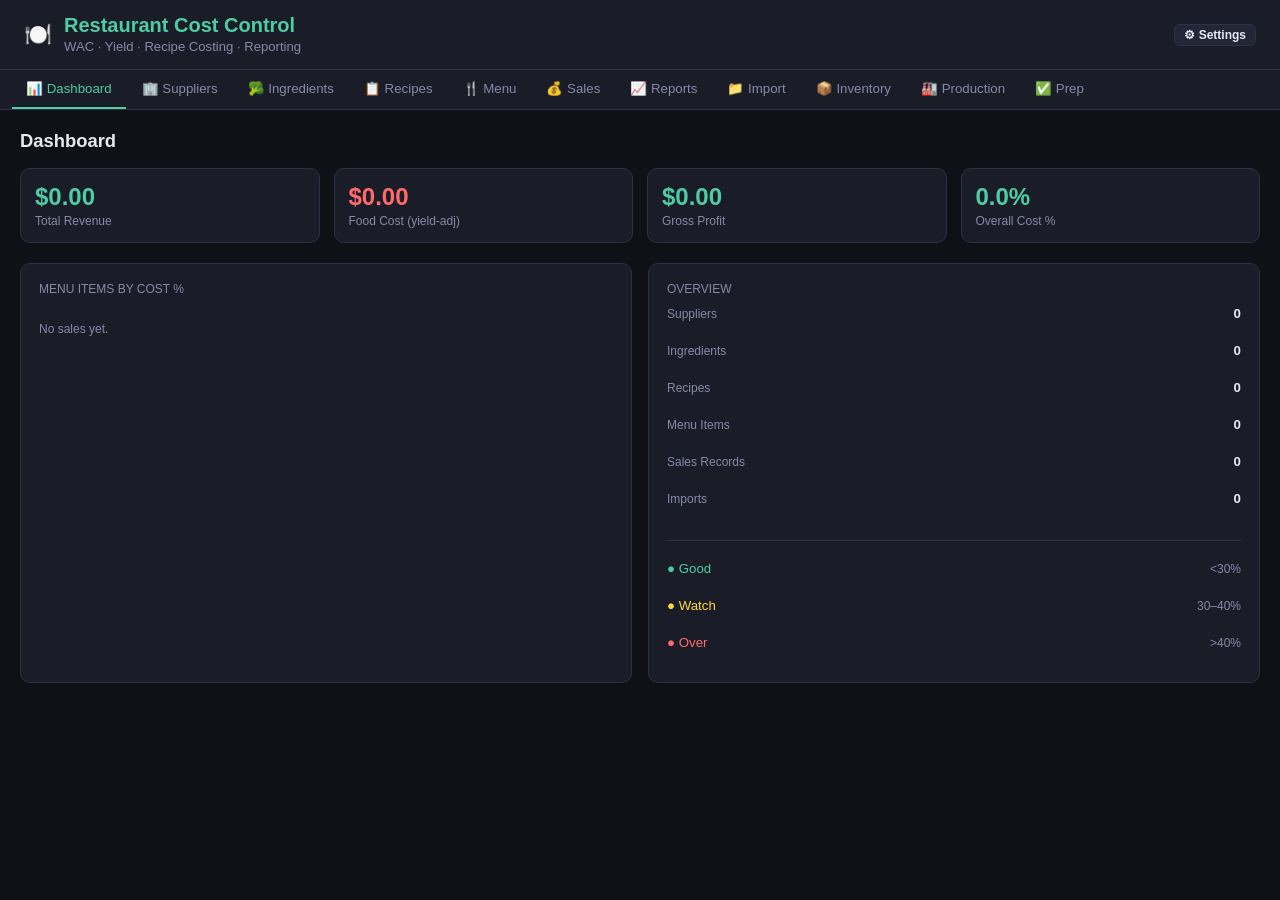
==== commit c3459706: "new" ====
--- a/index.html
+++ b/index.html
@@ -27,6 +27,7 @@
   <button onclick="goPage('import',this)">📁 Import</button>
   <button onclick="goPage('inventory',this)">📦 Inventory</button>
   <button onclick="goPage('production',this)">🏭 Production</button>
+  <button onclick="goPage('prep',this)">✅ Prep</button>
 </nav>
 
 <main>
@@ -58,7 +59,16 @@
   <!-- INGREDIENTS -->
   <div id="page-ingredients" class="page">
     <div class="fb"><h2>Ingredients <span class="wac-badge">WAC</span></h2><div class="flex"><button class="btn btn-ghost" onclick="exportIngredientsCSV()">⬇ Export CSV</button><button class="btn btn-primary" onclick="openIngModal()">+ Add Ingredient</button></div></div>
-    <div class="search-wrap"><input id="ing-search" placeholder="Search…" oninput="renderIngredients()"></div>
+    <div class="search-wrap" style="display:flex;gap:8px">
+      <input id="ing-search" placeholder="Search…" oninput="renderIngredients()" style="flex:1">
+      <select id="ing-impact-filter" onchange="renderIngredients()" style="width:160px">
+        <option value="">All Cost Impacts</option>
+        <option value="high">High Impact</option>
+        <option value="medium">Medium Impact</option>
+        <option value="low">Low Impact</option>
+        <option value="none">Not Set</option>
+      </select>
+    </div>
     <div class="card" style="padding:0;overflow:hidden">
       <table><thead><tr>
         <th id="th-ing-name"  onclick="sortTbl('ing','name',renderIngredients)"  style="cursor:pointer">Name</th>
@@ -271,6 +281,33 @@
         <table>
           <thead><tr><th>Period</th><th>Ingredients</th><th>Note</th><th></th></tr></thead>
           <tbody id="inv-table"></tbody>
+        </table>
+      </div>
+    </div>
+
+    <!-- Live Stock Section -->
+    <div style="margin-top:24px">
+      <div class="fb" style="margin-bottom:8px">
+        <div>
+          <div class="muted">LIVE STOCK LEVELS</div>
+          <div class="muted" style="font-size:.75rem;margin-top:2px">Last count + purchases − theoretical usage since count</div>
+        </div>
+        <button class="btn btn-ghost btn-sm" onclick="renderLiveStock()">↻ Refresh</button>
+      </div>
+      <div class="card" style="padding:0;overflow:hidden">
+        <table>
+          <thead><tr>
+            <th>Ingredient</th>
+            <th>Last Counted</th>
+            <th>Closing Stock</th>
+            <th>+ Purchases</th>
+            <th>− Used (est.)</th>
+            <th>= On Hand (est.)</th>
+            <th>Value</th>
+          </tr></thead>
+          <tbody id="live-stock-table">
+            <tr><td colspan="7" style="text-align:center;color:var(--muted);padding:20px">Click ↻ Refresh to calculate.</td></tr>
+          </tbody>
         </table>
       </div>
     </div>
@@ -315,6 +352,41 @@
   </div>
 
 
+  <!-- KITCHEN PREP CHECKLIST -->
+  <div id="page-prep" class="page">
+    <div class="fb">
+      <h2>Kitchen Prep</h2>
+      <div class="flex" style="gap:8px">
+        <button class="btn btn-ghost btn-sm" id="prep-reset-btn" onclick="resetPrepDay()">↺ Reset for Today</button>
+        <button class="btn btn-primary" id="prep-add-btn" onclick="openPrepTaskModal()">+ Add Task</button>
+        <button class="btn btn-primary" id="yield-add-btn" style="display:none" onclick="openYieldModal()">+ Log Yield</button>
+        <button class="btn btn-ghost" id="yield-fetch-btn" style="display:none" onclick="fetchYieldLogsFromFirebase()">⬇ Fetch Firebase</button>
+      </div>
+    </div>
+    <!-- Inner tabs -->
+    <div style="display:flex;border-bottom:2px solid var(--border);margin-bottom:16px">
+      <button class="tab-btn active" data-tab="checklist" onclick="switchPrepTab('checklist',this)">Checklist</button>
+      <button class="tab-btn" data-tab="yield" onclick="switchPrepTab('yield',this)">Yield Log</button>
+    </div>
+    <!-- Checklist tab -->
+    <div id="prep-tab-checklist">
+      <div id="prep-progress-bar" style="margin-bottom:16px"></div>
+      <div id="prep-categories"></div>
+    </div>
+    <!-- Yield Log tab -->
+    <div id="prep-tab-yield" style="display:none">
+      <div id="yield-summary"></div>
+      <div class="card" style="padding:0;overflow:hidden">
+        <table>
+          <thead><tr>
+            <th>Date</th><th>Ingredient</th><th>Input</th><th>Output</th><th>Yield %</th><th>Note</th><th></th>
+          </tr></thead>
+          <tbody id="yield-table"></tbody>
+        </table>
+      </div>
+    </div>
+  </div>
+
   <!-- PRODUCTION -->
   <div id="page-production" class="page">
     <div class="fb">
@@ -332,7 +404,7 @@
         <thead><tr>
           <th>Date</th>
           <th>Recipe</th>
-          <th>Portions Made</th>
+          <th>Batches / Portions</th>
           <th>Batch Cost</th>
           <th>Note</th>
           <th></th>
@@ -374,6 +446,17 @@
       <div><label>Name *</label><input id="ing-name" placeholder="e.g. Ham"></div>
       <div><label>Category</label><input id="ing-cat" placeholder="e.g. Meat"></div>
       <div><label>Default Supplier</label><select id="ing-sup"></select></div>
+    </div>
+    <div class="form-row c3">
+      <div>
+        <label>Cost Impact</label>
+        <select id="ing-impact">
+          <option value="">— Not set —</option>
+          <option value="high">High</option>
+          <option value="medium">Medium</option>
+          <option value="low">Low</option>
+        </select>
+      </div>
     </div>
     <div class="form-row c3">
       <div><label>Recipe Base Unit</label>
@@ -423,6 +506,17 @@
       <div><label>Name *</label><input id="detail-name" placeholder="Ingredient name"></div>
       <div><label>Category</label><input id="detail-cat" placeholder="e.g. Meat"></div>
       <div><label>Supplier</label><select id="detail-sup"></select></div>
+    </div>
+    <div class="form-row c3">
+      <div>
+        <label>Cost Impact</label>
+        <select id="detail-impact">
+          <option value="">— Not set —</option>
+          <option value="high">High</option>
+          <option value="medium">Medium</option>
+          <option value="low">Low</option>
+        </select>
+      </div>
     </div>
     <div class="form-row c3">
       <div>
@@ -492,8 +586,16 @@
     </div>
     <div style="margin-top:10px">
       <label style="display:flex;align-items:center;gap:8px;cursor:pointer;font-weight:400">
-        <input type="checkbox" id="recipe-batch" style="width:auto;margin:0;cursor:pointer">
+        <input type="checkbox" id="recipe-batch" style="width:auto;margin:0;cursor:pointer" onchange="toggleBatchYield()">
         <span>Batch production recipe <span class="muted" style="font-weight:400">(portions produced in bulk — log batches in Production tab to track raw ingredient usage &amp; finished-goods WAC)</span></span>
+      </label>
+    </div>
+    <div id="recipe-batch-yield-wrap" style="display:none;margin-top:8px">
+      <label style="display:flex;align-items:center;gap:8px;font-weight:400;font-size:.88rem">
+        Portions per batch *
+        <input type="number" id="recipe-batch-yield" min="1" step="1" style="width:90px" placeholder="e.g. 40" oninput="updateRCP()">
+        <input type="text" id="recipe-output-unit" style="width:100px" placeholder="e.g. balls" title="Output unit label shown on kitchen tablet">
+        <span class="muted" style="font-size:.78rem">— how many and what unit per batch?</span>
       </label>
     </div>
     <div style="margin-top:8px">
@@ -637,7 +739,7 @@
     <h3 id="prod-modal-title">Log Production Batch</h3>
     <div class="form-row c2">
       <div><label>Date *</label><input id="prod-date" type="date"></div>
-      <div><label>Portions Produced *</label><input id="prod-qty" type="number" min="1" step="1" placeholder="e.g. 14" oninput="updateProductionPreview()"></div>
+      <div><label>Batches Made *</label><input id="prod-qty" type="number" min="1" step="1" placeholder="e.g. 2" oninput="updateProductionPreview()"></div>
     </div>
     <div>
       <label>Batch Recipe * <span class="muted">(only batch-enabled recipes shown)</span></label>
@@ -700,9 +802,12 @@
       <label>Firebase Database URL <span class="muted">(for tablet stock takes)</span></label>
       <input id="settings-fb-url" placeholder="https://your-project-default-rtdb.firebaseio.com" autocomplete="off" style="margin-top:6px">
       <div class="muted" style="margin-top:4px">Stored locally. Used to sync ingredients to tablet and import stock counts.</div>
-      <div class="flex" style="gap:8px;margin-top:10px">
-        <button class="btn btn-ghost btn-sm" onclick="syncIngredientsToFirebase()">↑ Sync Ingredients to Tablet</button>
+      <div class="flex" style="gap:8px;margin-top:10px;flex-wrap:wrap">
+        <button class="btn btn-ghost btn-sm" onclick="syncIngredientsToFirebase()">↑ Sync Ingredients</button>
+        <button class="btn btn-ghost btn-sm" onclick="syncBatchRecipesToFirebase()">↑ Sync Batch Recipes</button>
+        <button class="btn btn-ghost btn-sm" onclick="syncPrepTasksToFirebase()">↑ Sync Prep Tasks</button>
         <button class="btn btn-ghost btn-sm" onclick="importStockCountsFromFirebase()">↓ Import Stock Counts</button>
+        <button class="btn btn-ghost btn-sm" onclick="importPendingProductionsFromFirebase()">↓ Import Productions</button>
       </div>
     </div>
 
@@ -732,6 +837,73 @@
     <div class="modal-footer">
       <button class="btn btn-ghost" onclick="closeModal('modal-settings')">Cancel</button>
       <button class="btn btn-primary" onclick="saveSettings()">Save</button>
+    </div>
+  </div>
+</div>
+
+<!-- Prep Task Modal -->
+<div class="modal-overlay" id="modal-prep-task">
+  <div class="modal" style="max-width:460px">
+    <h3 id="prep-task-modal-title">Add Prep Task</h3>
+    <div class="form-row c2">
+      <div><label>Task Name *</label><input id="prep-task-name" placeholder="e.g. Mushroom"></div>
+      <div>
+        <label>Category</label>
+        <select id="prep-task-cat" onchange="onPrepCatChange()"></select>
+      </div>
+    </div>
+    <div>
+      <input id="prep-task-newcat" placeholder="New category name…" style="display:none;margin-bottom:10px">
+    </div>
+    <div class="form-row c2">
+      <div><label>Target Qty <span class="muted">(optional)</span></label>
+        <input id="prep-task-qty" placeholder="e.g. 2 kg"></div>
+      <div></div>
+    </div>
+    <div>
+      <label>Instruction <span class="muted">(optional)</span></label>
+      <textarea id="prep-task-instruction" placeholder="e.g. Slice 3mm thin, store in bain marie with water" rows="3" style="margin-top:6px;width:100%;resize:vertical"></textarea>
+    </div>
+    <div class="modal-footer">
+      <button class="btn btn-ghost" onclick="closeModal('modal-prep-task')">Cancel</button>
+      <button class="btn btn-primary" onclick="savePrepTask()">Save</button>
+    </div>
+  </div>
+</div>
+
+<!-- Yield Log Modal -->
+<div class="modal-overlay" id="modal-yield-log">
+  <div class="modal" style="max-width:520px">
+    <h3 id="yield-modal-title">Log Yield</h3>
+    <div class="form-row c2">
+      <div><label>Date *</label><input type="date" id="yield-date"></div>
+      <div><label>Ingredient *</label><select id="yield-ingredient"></select></div>
+    </div>
+    <div class="form-row c2">
+      <div>
+        <label>Input Weight (before prep) *</label>
+        <div style="display:flex;gap:6px">
+          <input type="number" id="yield-input-qty" placeholder="0.00" min="0" step="0.001" oninput="updateYieldPreview()" style="flex:1">
+          <select id="yield-input-unit" onchange="updateYieldPreview()" style="width:70px">
+            <option>g</option><option selected>kg</option><option>lb</option><option>oz</option>
+          </select>
+        </div>
+      </div>
+      <div>
+        <label>Output Weight (after prep) *</label>
+        <div style="display:flex;gap:6px">
+          <input type="number" id="yield-output-qty" placeholder="0.00" min="0" step="0.001" oninput="updateYieldPreview()" style="flex:1">
+          <select id="yield-output-unit" onchange="updateYieldPreview()" style="width:70px">
+            <option>g</option><option selected>kg</option><option>lb</option><option>oz</option>
+          </select>
+        </div>
+      </div>
+    </div>
+    <div id="yield-preview"></div>
+    <div style="margin-top:10px"><label>Note</label><input id="yield-note" placeholder="e.g. Wednesday morning prep, fresh delivery"></div>
+    <div class="modal-footer">
+      <button class="btn btn-ghost" onclick="closeModal('modal-yield-log')">Cancel</button>
+      <button class="btn btn-primary" onclick="saveYieldLog()">Save</button>
     </div>
   </div>
 </div>
@@ -745,6 +917,7 @@
 <script src="js/inventory.js"></script>
 <script src="js/import.js"></script>
 <script src="js/production.js"></script>
+<script src="js/prep.js"></script>
 <script src="js/app.js"></script>
 
 </body>
--- a/css/style.css
+++ b/css/style.css
@@ -58,6 +58,7 @@
 .divider{border:none;border-top:1px solid var(--border);margin:12px 0}
 .wac-badge{background:rgba(78,204,163,.12);border:1px solid rgba(78,204,163,.3);color:var(--accent2);padding:2px 8px;border-radius:4px;font-size:.73rem;font-weight:700}
 .search-wrap{position:relative;margin-bottom:14px}
+.tab-btn{background:none;border:none;border-bottom:2px solid transparent;color:var(--muted);padding:8px 16px;cursor:pointer;font-size:.83rem;font-weight:600;transition:.2s}.tab-btn.active{color:var(--accent2);border-bottom-color:var(--accent2)}.tab-btn:hover:not(.active){color:var(--text)}
 .search-wrap input{padding-left:30px}
 .search-wrap::before{content:'🔍';position:absolute;left:9px;top:50%;transform:translateY(-50%);font-size:.75rem}
 .rpt-tabs{display:flex;gap:6px;margin-bottom:16px}
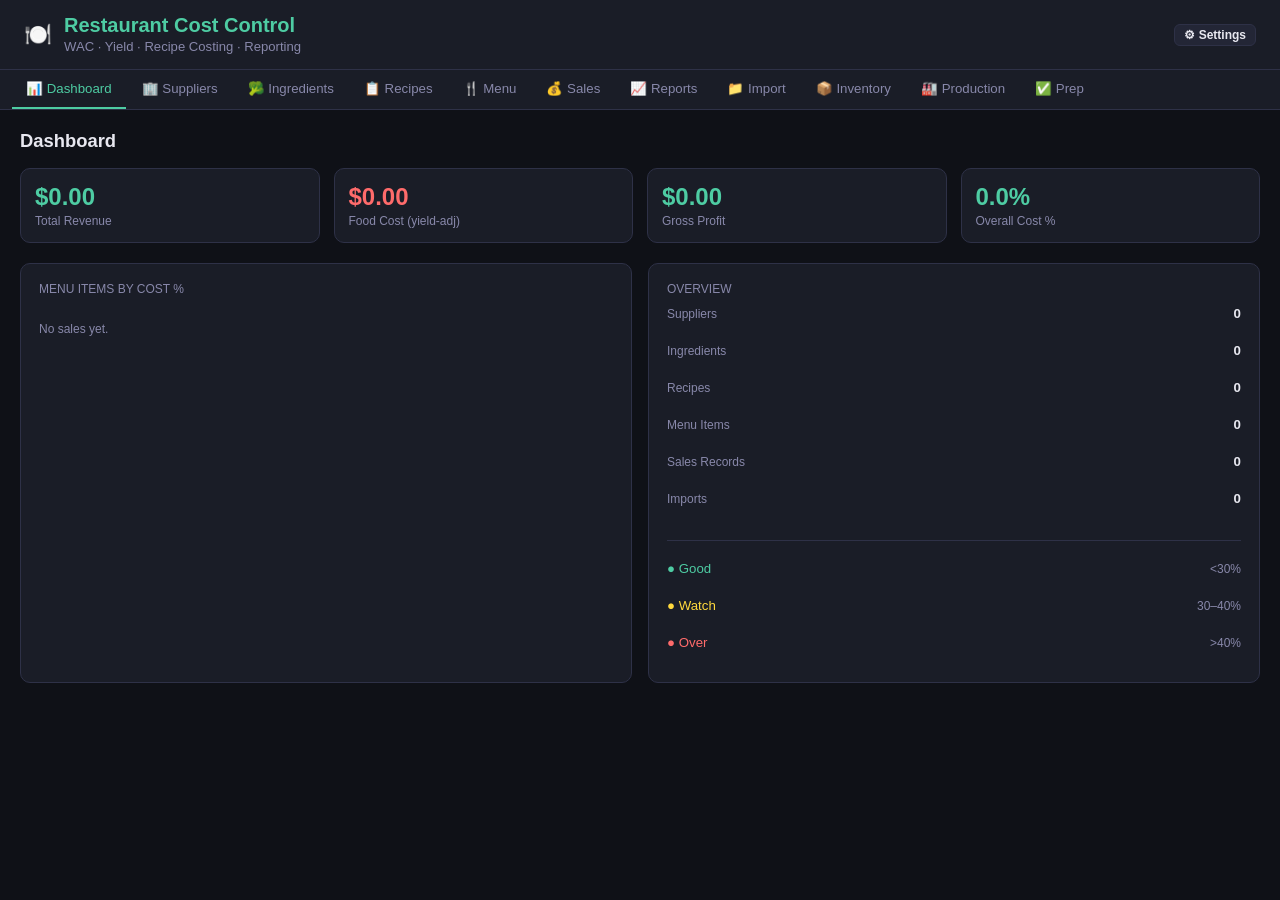
==== commit 9f7bf442: "Update sales import, prep categories, readme" ====
--- a/index.html
+++ b/index.html
@@ -153,7 +153,16 @@
       </div>
     </div>
     <div class="card" style="padding:0;overflow:hidden">
-      <table><thead><tr><th>Date</th><th>Item</th><th>Qty</th><th>Revenue</th><th>Cost (snap)</th><th>Cost %</th><th>Profit</th><th></th></tr></thead>
+      <table><thead><tr>
+        <th id="th-sales-date"    onclick="sortTbl('sales','date',renderSales)"    style="cursor:pointer">Date</th>
+        <th id="th-sales-name"    onclick="sortTbl('sales','name',renderSales)"    style="cursor:pointer">Item</th>
+        <th id="th-sales-channel" onclick="sortTbl('sales','channel',renderSales)" style="cursor:pointer">Channel</th>
+        <th id="th-sales-qty"     onclick="sortTbl('sales','qty',renderSales)"     style="cursor:pointer">Qty</th>
+        <th id="th-sales-rev"     onclick="sortTbl('sales','rev',renderSales)"     style="cursor:pointer">Revenue</th>
+        <th id="th-sales-cost"    onclick="sortTbl('sales','cost',renderSales)"    style="cursor:pointer">Cost (snap)</th>
+        <th id="th-sales-pct"     onclick="sortTbl('sales','pct',renderSales)"     style="cursor:pointer">Cost %</th>
+        <th id="th-sales-profit"  onclick="sortTbl('sales','profit',renderSales)"  style="cursor:pointer">Profit</th>
+        <th></th></tr></thead>
       <tbody id="sales-table"></tbody></table>
     </div>
   </div>
@@ -249,6 +258,20 @@
         </div>
       </div>
     </div>
+    <div class="card" style="margin-bottom:16px">
+      <div class="fb" style="margin-bottom:10px">
+        <div>
+          <div class="muted">BULK CSV IMPORT</div>
+          <div class="muted" style="font-size:.75rem;margin-top:2px">Upload a multi-invoice CSV — AI matches all products at once, then you approve in one step</div>
+        </div>
+        <label class="btn btn-ghost btn-sm" style="cursor:pointer">
+          📄 Upload &amp; Match
+          <input type="file" id="bulk-csv-file" accept=".csv" style="display:none" onchange="startBulkCSVImport(this)">
+        </label>
+      </div>
+      <div id="bulk-csv-status" style="display:none" class="ai-box ai-thinking"></div>
+    </div>
+
     <div class="card" style="margin-bottom:16px">
       <div class="fb" style="margin-bottom:10px">
         <div>
@@ -485,7 +508,7 @@
       <div><label>Pack Size</label><input id="ing-pack-size" type="number" step="0.001" oninput="calcIngWAC()"></div>
       <div><label>Pack Unit</label>
         <select id="ing-pack-unit" onchange="calcIngWAC()">
-          <option value="g">g</option><option value="ml">ml</option><option value="kg">kg</option><option value="L">L</option>
+          <option value="each">each</option><option value="g">g</option><option value="ml">ml</option><option value="kg">kg</option><option value="L">L</option>
         </select>
       </div>
     </div>
@@ -536,9 +559,10 @@
     <div class="muted" style="margin-bottom:8px">PURCHASE HISTORY</div>
     <div id="ing-purchases" style="overflow-x:auto;max-height:260px;overflow-y:auto"></div>
     <hr class="divider">
-    <p style="font-size:.76rem;color:var(--accent2);margin-bottom:8px">+ Add New Purchase</p>
+    <p id="pur-form-title" style="font-size:.76rem;color:var(--accent2);margin-bottom:8px">+ Add New Purchase</p>
     <div class="form-row c4">
       <div><label>Date</label><input id="pur-date" type="date"></div>
+      <div><label>Invoice #</label><input id="pur-invoice-no" type="text" placeholder="e.g. INV-1234"></div>
       <div><label>Supplier</label><select id="pur-sup"></select></div>
       <div><label>Buy Unit</label>
         <select id="pur-buy-unit" onchange="calcPurWAC()">
@@ -554,7 +578,7 @@
       <div><label>Pack Size</label><input id="pur-pack-size" type="number" step="0.001" placeholder="—" oninput="calcPurWAC()"></div>
       <div><label>Pack Unit</label>
         <select id="pur-pack-unit" onchange="calcPurWAC()">
-          <option value="g">g</option><option value="ml">ml</option><option value="kg">kg</option><option value="L">L</option>
+          <option value="each">each</option><option value="g">g</option><option value="ml">ml</option><option value="kg">kg</option><option value="L">L</option>
         </select>
       </div>
       <div><label>Total Price ($)</label><input id="pur-price" type="number" step="0.01" oninput="calcPurWAC()"></div>
@@ -562,7 +586,8 @@
     <div id="pur-wac-preview" class="cb" style="display:none"></div>
     <div class="modal-footer">
       <button class="btn btn-ghost" onclick="closeModal('modal-ing-detail')">Close</button>
-      <button class="btn btn-primary" onclick="addPurchase()">Add Purchase & Update WAC</button>
+      <button id="pur-cancel-edit" class="btn btn-ghost" style="display:none" onclick="cancelEditPurchase()">Cancel Edit</button>
+      <button id="pur-save-btn" class="btn btn-primary" onclick="addPurchase()">Add Purchase & Update WAC</button>
     </div>
   </div>
 </div>
@@ -915,6 +940,15 @@
 <script src="js/sales.js"></script>
 <script src="js/reports.js"></script>
 <script src="js/inventory.js"></script>
+<!-- Bulk CSV Import Review Modal -->
+<div class="modal-overlay" id="modal-bulk-csv">
+  <div class="modal" style="max-width:1000px">
+    <h3>Bulk CSV Import — AI Match Review</h3>
+    <div id="bulk-csv-modal-content"></div>
+    <div class="modal-footer" id="bulk-csv-modal-footer"></div>
+  </div>
+</div>
+
 <script src="js/import.js"></script>
 <script src="js/production.js"></script>
 <script src="js/prep.js"></script>
